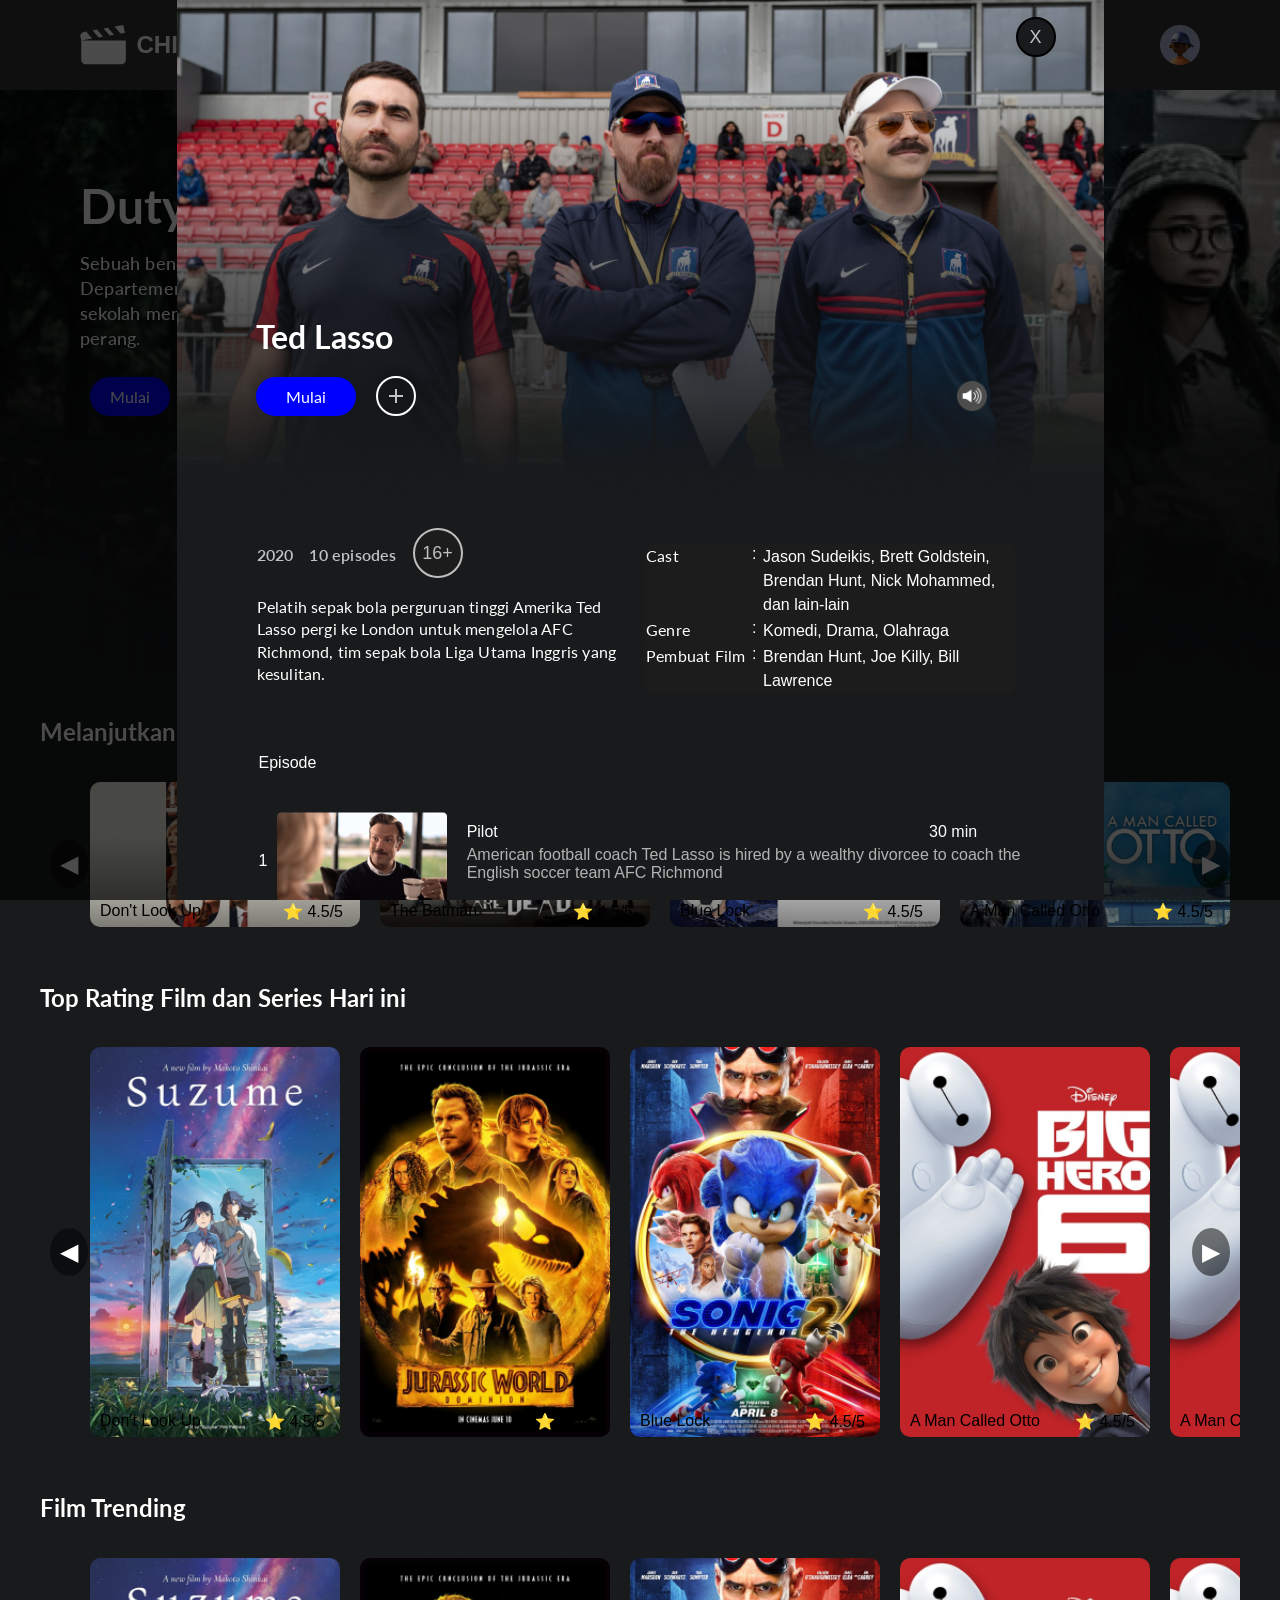
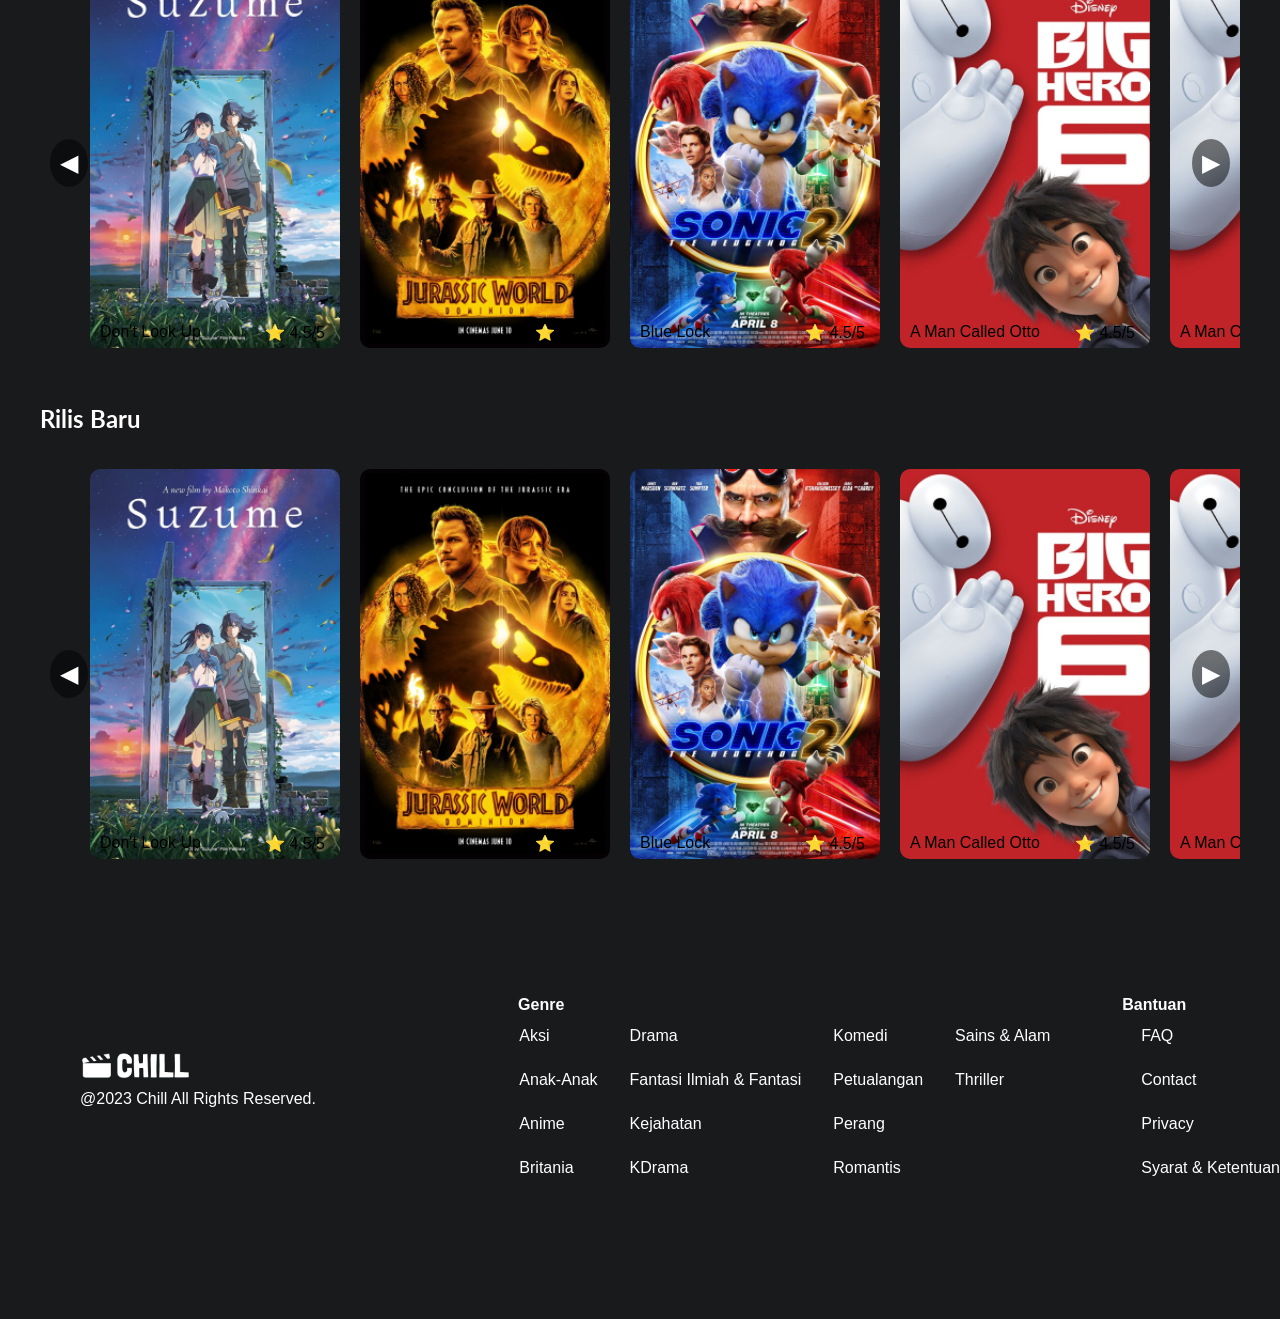
==== 5_genre_pop_up.html @ d547471a "Changed File Name" ====
<!DOCTYPE html>
<html lang="en">
<head>
    <meta charset="UTF-8">
    <meta name="viewport" content="width=device-width, initial-scale=1.0">
    <title>Beranda</title>
    <link rel="stylesheet" href="2_1_beranda.css">
    <link rel="stylesheet" href="carousel.css">
    <link rel="stylesheet" href="4_Halaman_Series_Genre.css">
    <link rel="stylesheet" href="5_genre_pop_up.css">
    <link href='https://fonts.googleapis.com/css?family=Lato' rel='stylesheet'>
    <link href='https://fonts.googleapis.com/css?family=Londrina+Solid' rel='stylesheet'>
    <script src="https://ajax.googleapis.com/ajax/libs/jquery/3.6.0/jquery.min.js"></script>
    <script src="2_1_beranda.js"></script>
    <script src="2_2_beranda.js"></script>
    <script src="Test/carousel.js"></script>
    <script src="4_Halaman_Series_Genre.js"></script>
    <script src="5_genre_pop_up.css"></script>
</head>

<body>
    <div class="background">

        <div class="outer-container">

        

        <div class="appear_detail">
            <img class="tedlasso" src="assets/img/ted_laso.png">
            <div class="container-bottom">
                <div class="close">
                    <button>
                        X
                    </button>
                </div>
                <div class="tittle">Ted Lasso</div>
                <div class="action-buttons-pop-up">
                    <button class="start-button-pop-up">Mulai</button>
                    <button class="plus">
                        <img src="assets/img/plus.png">
                    </button>
                    <button class="sound-button" id="sound-button">
                        <img src="assets/sound-icon.png" alt="Sound Icon" class="sound-icon" id="sound-icon">
                    </button>
                </div>
            </div>
        </div>

        <div class="desc">
            <div class="box1">
                <div class="episodes">
                    <p>2020</p>
                    <p>10 episodes</p>
                    <button class="circleage">
                        <span>16+</span>
                    </button>
                </div>
                <div class="sinopsis">
                    <p>Pelatih sepak bola perguruan tinggi Amerika Ted 
                        Lasso pergi ke London untuk mengelola AFC 
                        Richmond, tim sepak bola Liga Utama Inggris yang 
                        kesulitan.</p>
                </div>
            </div>

            <div class="box2">
                <table class="info-table">
                    <tr>
                        <td class="label">Cast</td>
                        <td class="colon">:</td>
                        <td class="value">Jason Sudeikis, Brett Goldstein, Brendan Hunt, Nick Mohammed, dan lain-lain</td>
                    </tr>
                    <tr>
                        <td class="label">Genre</td>
                        <td class="colon">:</td>
                        <td class="value">Komedi, Drama, Olahraga</td>
                    </tr>
                    <tr>
                        <td class="label">Pembuat Film</td>
                        <td class="colon">:</td>
                        <td class="value">Brendan Hunt, Joe Killy, Bill Lawrence</td>
                    </tr>
                </table>
                
                
                
            </div>
        </div>

        <div class="list-episodes-container">
            <div class="top-left-text">
                Episode
            </div>
            <div class="list-episodes">
                <div class="episode1">
                    <div class="number-episode">
                        <p>1</p>
                        <img src="assets/img/list-episodes/1.pilot.png" class="img-episode">
                    </div>
                    <div class="desc-episode">
                        <div class="title-duration">
                            <p class="title">Pilot</p>
                            <p class="duration">30 min</p>
                        </div>
                        <p class="description">American football coach Ted Lasso is hired by a 
                            wealthy divorcee to coach the English soccer team AFC Richmond</p>
                    </div>
                </div>

                <div class="episode2">
                    <div class="number-episode">
                        <p>2</p>
                        <img src="assets/img/list-episodes/2.Biscuits.png" class="img-episode">
                    </div>
                    <div class="desc-episode">
                        <div class="title-duration">
                            <p class="title">Biscuits</p>
                            <p class="duration">30 min</p>
                        </div>
                        <p class="description">It’s Ted’s first day of coaching, 
                            and fans aren’t happy. 
                            He makes little headway but remains undeterred as the team play their 
                            first match.</p>
                    </div>
                </div>

                <div class="episode3">
                    <div class="number-episode">
                        <p>3</p>
                        <img src="assets/img/list-episodes/3.Crimm.png" class="img-episode">
                    </div>
                    <div class="desc-episode">
                        <div class="title-duration">
                            <p class="title">Trent Crimm: Independent</p>
                            <p class="duration">30 min</p>
                        </div>
                        <p class="description">To arrange an in-depth exposé, 
                            Rebecca pairs cynical journalist Trent Crimm with Ted for a day. 
                            Ted and Roy venture into the community.</p>
                    </div>
                </div>

                <div class="episode4">
                    <div class="number-episode">
                        <p>4</p>
                        <img src="assets/img/list-episodes/4.Children.png" class="img-episode">
                    </div>
                    <div class="desc-episode">
                        <div class="title-duration">
                            <p class="title">For The Children</p>
                            <p class="duration">30 min</p>
                        </div>
                        <p class="description">
                            Rebecca hosts the team’s annual charity benefit, 
                            where Ted stages a reconciliation between Roy and Jamie.
                        </p>
                    </div>
                </div>

                <div class="episode5">
                    <div class="number-episode">
                        <p>5</p>
                        <img src="assets/img/list-episodes/5.Tan Lines.png" class="img-episode">
                    </div>
                    <div class="desc-episode">
                        <div class="title-duration">
                            <p class="title">Tan Lines</p>
                            <p class="duration">30 min</p>
                        </div>
                        <p class="description">
                            With his wife and son visiting from America, 
                            Ted makes drastic changes to the lineup during a critical match.
                        </p>
                    </div>
                </div>


            </div>
        </div>

        </div>
        

        
        
        

    </div>

    <header>
        <nav>
            <div class="nav-container">
                <div class="left-section">
                    <div class="logo">
                        <img src="assets/director-logo.svg" alt="Chill Logo">
                        <h1>CHILL</h1>
                    </div>
                    <ul id="navbar">
                        <li class="lih"><a href="default.asp" class="active">Series</a></li>
                        <li class="lih"><a href="film.asp">Film</a></li>
                        <li class="lih"><a href="daftar-saya.asp">Daftar Saya</a></li>
                    </ul>
                </div>
                <div class="profile">
                    <img src="assets/user-profile.png" alt="User Profile" class="profile-icon">
                    <div class="dropdown">
                        <a href="profile.asp">Profil Saya</a>
                        <a href="settings.asp">Ubah Premium</a>
                        <a href="index.html">Keluar</a>
                    </div>
                </div>
            </div>
        </nav>
    </header>

    <div class="container-main-topic">
        <img src="assets/img/dutyafterschool.png" alt="Snow" class="responsive-img">
        <div class="container-main-text">
            <div class="genre-dropdown">
                <button class="genre-button">Genre &#9662;</button>
                <div class="genre-content">
                    <div class="genre-column">
                        <a href="#" id="aksi-link">Aksi</a>
                        <a href="#">Anak-anak</a>
                        <a href="#">Anime</a>
                        <a href="#">Britania</a>
                        <a href="#">Drama</a>
                        <a href="#">Fantasi Ilmiah & Fantasi</a>
                        <a href="#">Kejahatan</a>
                    </div>
                    <div class="genre-column" id="aksi-content">
                        <a href="#">KDrama</a>
                        <a href="#">Komedi</a>
                        <a href="#">Petualangan</a>
                        <a href="#">Perang</a>
                        <a href="#">Romantis</a>
                        <a href="#">Sains & Alam</a>
                        <a href="#">Thriller</a>
                    </div>
                </div>
            </div>
            <div class="das">Duty After School</div>
            <br>
            <div class="text-des">
                Sebuah benda tak dikenal mengambil alih dunia. Dalam keputusasaan, Departemen Pertahanan mulai merekrut lebih banyak tentara, termasuk siswa sekolah menengah. Mereka pun segera menjadi pejuang garis depan dalam perang.
                <div class="action-buttons">
                    <button class="start-button">Mulai</button>
                    <button class="more-info-button">Selengkapnya</button>
                    <div class="age-rating">18+</div>
                    <button class="sound-button" id="sound-button">
                        <img src="assets/sound-icon.png" alt="Sound Icon" class="sound-icon" id="sound-icon">
                    </button>
                </div>
            </div>
        </div>
    </div>

    <div class="carousel-container">
        <div class="lanjut-nonton">
            <h2>Melanjutkan Tonton Film</h2>
        </div>
        <div class="carousel">
            <button class="carousel-button left prevBtn">&#9664;</button>
            <div class="carousel-track-container">
                <ul class="carousel-track">
                    <li class="carousel-slide current-slide">
                        <img class="img1" src="assets/1-DontLookUp.png" alt="Don't Look Up">
                        <div class="rating-content">
                            <p>Don't Look Up</p>
                            <p>⭐ 4.5/5</p>
                        </div>
                    </li>
                    <li class="carousel-slide">
                        <img src="assets/2-TheBatman.png" alt="The Batman">
                        <div class="rating-content">
                            <p>The Batman</p>
                            <p>⭐ 4.5/5</p>
                        </div>
                    </li>
                    <li class="carousel-slide">
                        <img src="assets/3-Bluelock.png" alt="Blue Lock">
                        <div class="rating-content">
                            <p>Blue Lock</p>
                            <p>⭐ 4.5/5</p>
                        </div>
                    </li>
                    <li class="carousel-slide">
                        <img src="assets/4-Otto.png" alt="A Man Called Otto">
                        <div class="rating-content">
                            <p>A Man Called Otto</p>
                            <p>⭐ 4.5/5</p>
                        </div>
                    </li>
                </ul>
            </div>
            <button class="carousel-button right nextBtn">&#9654;</button>
        </div>

        <!-- Top Rating Film dan Series Hari ini -->
        <div class="lanjut-nonton">
            <h2>Top Rating Film dan Series Hari ini</h2>
        </div>
        <div class="carousel">
            <button class="carousel-button left prevBtn">&#9664;</button>
            <div class="carousel-track-container">
                <ul class="carousel-track">
                    <li class="carousel-slide current-slide">
                        <img class="img1" src="assets/5-Suzume.png" alt="Don't Look Up">
                        <div class="rating-content">
                            <p>Don't Look Up</p>
                            <p>⭐ 4.5/5</p>
                        </div>
                    </li>
                    <li class="carousel-slide">
                        <img src="assets/6-JurrassicWorld.png" alt="The Batman">
                        <div class="rating-content">
                            <p>The Batman</p>
                            <p>⭐ 4.5/5</p>
                        </div>
                    </li>
                    <li class="carousel-slide">
                        <img src="assets/7-Sonic2.png" alt="Blue Lock">
                        <div class="rating-content">
                            <p>Blue Lock</p>
                            <p>⭐ 4.5/5</p>
                        </div>
                    </li>
                    <li class="carousel-slide">
                        <img src="assets/8-BigHero6.png" alt="A Man Called Otto">
                        <div class="rating-content">
                            <p>A Man Called Otto</p>
                            <p>⭐ 4.5/5</p>
                        </div>
                    </li>
                    <li class="carousel-slide">
                        <img src="assets/8-BigHero6.png" alt="A Man Called Otto">
                        <div class="rating-content">
                            <p>A Man Called Otto</p>
                            <p>⭐ 4.5/5</p>
                        </div>
                    </li>
                </ul>
            </div>
            <button class="carousel-button right nextBtn">&#9654;</button>
        </div>

        <!-- Film Trending -->
        <div class="lanjut-nonton">
            <h2>Film Trending</h2>
        </div>
        <div class="carousel">
            <button class="carousel-button left prevBtn">&#9664;</button>
            <div class="carousel-track-container">
                <ul class="carousel-track">
                    <li class="carousel-slide current-slide">
                        <img class="img1" src="assets/5-Suzume.png" alt="Don't Look Up">
                        <div class="rating-content">
                            <p>Don't Look Up</p>
                            <p>⭐ 4.5/5</p>
                        </div>
                    </li>
                    <li class="carousel-slide">
                        <img src="assets/6-JurrassicWorld.png" alt="The Batman">
                        <div class="rating-content">
                            <p>The Batman</p>
                            <p>⭐ 4.5/5</p>
                        </div>
                    </li>
                    <li class="carousel-slide">
                        <img src="assets/7-Sonic2.png" alt="Blue Lock">
                        <div class="rating-content">
                            <p>Blue Lock</p>
                            <p>⭐ 4.5/5</p>
                        </div>
                    </li>
                    <li class="carousel-slide">
                        <img src="assets/8-BigHero6.png" alt="A Man Called Otto">
                        <div class="rating-content">
                            <p>A Man Called Otto</p>
                            <p>⭐ 4.5/5</p>
                        </div>
                    </li>
                    <li class="carousel-slide">
                        <img src="assets/8-BigHero6.png" alt="A Man Called Otto">
                        <div class="rating-content">
                            <p>A Man Called Otto</p>
                            <p>⭐ 4.5/5</p>
                        </div>
                    </li>
                </ul>
            </div>
            <button class="carousel-button right nextBtn">&#9654;</button>
        </div>

        <div class="lanjut-nonton">
            <h2>Rilis Baru</h2>
        </div>
        <div class="carousel">
            <button class="carousel-button left prevBtn">&#9664;</button>
            <div class="carousel-track-container">
                <ul class="carousel-track">
                    <li class="carousel-slide current-slide">
                        <img class="img1" src="assets/5-Suzume.png" alt="Don't Look Up">
                        <div class="rating-content">
                            <p>Don't Look Up</p>
                            <p>⭐ 4.5/5</p>
                        </div>
                    </li>
                    <li class="carousel-slide">
                        <img src="assets/6-JurrassicWorld.png" alt="The Batman">
                        <div class="rating-content">
                            <p>The Batman</p>
                            <p>⭐ 4.5/5</p>
                        </div>
                    </li>
                    <li class="carousel-slide">
                        <img src="assets/7-Sonic2.png" alt="Blue Lock">
                        <div class="rating-content">
                            <p>Blue Lock</p>
                            <p>⭐ 4.5/5</p>
                        </div>
                    </li>
                    <li class="carousel-slide">
                        <img src="assets/8-BigHero6.png" alt="A Man Called Otto">
                        <div class="rating-content">
                            <p>A Man Called Otto</p>
                            <p>⭐ 4.5/5</p>
                        </div>
                    </li>
                    <li class="carousel-slide">
                        <img src="assets/8-BigHero6.png" alt="A Man Called Otto">
                        <div class="rating-content">
                            <p>A Man Called Otto</p>
                            <p>⭐ 4.5/5</p>
                        </div>
                    </li>
                </ul>
            </div>
            <button class="carousel-button right nextBtn">&#9654;</button>
        </div>
    </div>

    <footer>
        <div class="container-footer">
            <div class="container-footer-main">
                <div class="chil-footer">
                    <img src="assets/Logo.png">
                    <p>@2023 Chill All Rights Reserved.</p>
                </div>
                <div class="Genre">
                    <div class="information-footer">
                        <div class="genre"><h4>Genre</h4></div>
                        <ul>
                            <br><br>
                            <li><a href="#">Aksi</a></li><br>
                            <li><a href="#">Anak-Anak</a></li><br>
                            <li><a href="#">Anime</a></li><br>
                            <li><a href="#">Britania</a></li><br>
                        </ul>
                        <ul>
                            <br><br>
                            <li><a href="#">Drama</a></li><br>
                            <li><a href="#">Fantasi Ilmiah & Fantasi</a></li><br>
                            <li><a href="#">Kejahatan</a></li><br>
                            <li><a href="#">KDrama</a></li><br>
                        </ul>
                        <ul>
                            <br><br>
                            <li><a href="#">Komedi</a></li><br>
                            <li><a href="#">Petualangan</a></li><br>
                            <li><a href="#">Perang</a></li><br>
                            <li><a href="#">Romantis</a></li><br>
                        </ul>
                        <ul>
                            <br><br>
                            <li><a href="#">Sains & Alam</a></li><br>
                            <li><a href="#">Thriller</a></li><br>
                        </ul>
                        <div class="genre"><h4>Bantuan</h4></div>
                        <ul>
                            <br><br>
                            <li><a href="#">FAQ</a></li><br>
                            <li><a href="#">Contact</a></li><br>
                            <li><a href="#">Privacy</a></li><br>
                            <li><a href="#">Syarat & Ketentuan</a></li><br>
                        </ul>
                    </div>
                </div>
            </div>
        </div>
    </footer>
</body>
</html>
---- 2_1_beranda.css ----
body {
    font-family: Arial, sans-serif;
    margin: 0;
    padding: 0;
    background-color: #181a1c;
}

header {
    background-color: #333;
    display: flex;
    justify-content: center;
}

nav {
    width: 100%;
}

#navbar {
    display: flex;
    list-style-type: none; /* Remove bullet points */
    padding: 0; /* Remove default padding */
    margin: 0; /* Remove default margin */
    margin-left: 150px;
}

#navbar li {
    margin-right: 50px; /* Add space between list items */
}

#navbar li a {
    text-decoration: none; /* Remove underline from links */
    color: inherit; /* Inherit color from parent */
}

#navbar li a.active {
    font-weight: bold; /* Style the active link */
}


.nav-container {
    display: flex;
    align-items: center;
    padding: 25px 80px;
    justify-content: space-between;
    opacity: 1;
}

.left-section {
    display: flex;
    align-items: center;
}

.logo {
    display: flex;
    align-items: center;
}

.logo img {
    height: 40px;
    margin-right: 10px;
}

.logo h1 {
    color: white;
    font-size: 24px;
    margin: 0;
}

ul {
    list-style-type: none;
    /* margin: 0;
    padding: 0;
    display: flex;
    align-items: center;
    margin-left: 20px; */

}

h4{
    color: white;
    margin-left: 40px;
    margin-right: -77px;
}

.lih{
    color: #FFFFFF;
    font-weight: bold;
}

li a {
    color: white;
    text-align: left;
    text-decoration: none;
    display: block;
}

li a:hover,
li a.active {
    /* background-color: #4CAF50; */
}

.profile {
    position: relative;
    display: flex;
    align-items: center;
}

.profile-icon {
    height: 40px;
    cursor: pointer;
}

.dropdown {
    display: none;
    position: absolute;
    top: 50px;
    right: 0;
    background-color: #333;
    min-width: 150px;
    box-shadow: 0px 8px 16px rgba(0, 0, 0, 0.2);
    z-index: 1;


}

.dropdown a {
    color: white;
    padding: 12px 16px;
    text-decoration: none;
    display: block;
}

.dropdown a:hover {
    background-color: #4CAF50;
}

.profile:hover .dropdown {
    display: block;
}


.profile-icon:hover+.dropdown {
    display: none;
}


/* Ensure the container scales */
.container-main-topic {
    position: relative;
    text-align: center;
    color: white;
    width: 1440px;
    height: 587px;
    gap: 0px;
    opacity: 0px
}

.container-main-topic img {
    width: 100%;
    height: auto;
    max-width: 100%;
    transition: transform 0.25s ease;
    /* Smooth scaling transition */
    background: linear-gradient(180deg, rgba(0, 0, 0, 0) 16.89%, rgba(16, 18, 19, 0.86) 59.37%, #181A1C 100%);


}




.container-main-text {

    position: absolute;
    bottom: -200px;
    left: 50%;
    transform: translateX(-50%);
    width: 1280px;
    height: 475px;
    gap: 40px;
    /* background-color: red; */
    color: #FFFFFF;
    opacity: 1;


}

.das {
    font-family: 'Lato';
    text-align: left;
    font-size: 48px;
    font-weight: 700;
    width: 400px;
    line-height: 52.8px;
}

.text-des {
    width: 660px;
    text-align: left;
    font-family: Lato;
    font-size: 18px;
    font-weight: 500;
    line-height: 25.2px;
    letter-spacing: 0.20000000298023224px;
    text-align: left;
}

.action-buttons {
    display: flex;
    align-items: center;
    justify-content: left;
    margin-top: 20px;
    width: 1280px;
}

.start-button,
.more-info-button {
    background-color: #333;
    color: #fff;
    border: none;
    padding: 10px 20px;
    margin: 0 10px;
    border-radius: 20px;
    cursor: pointer;
    font-family: 'Lato', sans-serif;
    font-size: 16px;
    display: flex;
    align-items: center;
}

.start-button {
    background-color: #0000FF;
}

.more-info-button {
    background-color: #444;
}

.age-rating {
    background-color: #444;
    color: #fff;
    border: 2px solid #fff;
    border-radius: 50%;
    padding: 10px;
    margin-left: 10px;
    font-family: 'Lato', sans-serif;
    font-size: 16px;
}

.sound-button {
    background-color: transparent;
    border: 2px solid #fff;
    border-radius: 50%;
    padding: 10px;
    margin-left: auto;
    margin-right: 0;
    display: flex;
    align-items: center;
    justify-content: center;
    width: 40px;
    height: 40px;
}

.sound-icon {
    width: 20px;
    height: 20px;
}

.header-content {
    width: 1280px;
    height: 309px;
    top: 681px;
    padding: 40px 80px 40px 80px;
    gap: 32px;
    opacity: 0px;
    background-color: #181A1C;
}

.carousel-container {
    max-width: 1200px;
    margin: 0 auto;
    padding: 20px;
    text-align: center;
}

.carousel {
    position: relative;
    overflow: hidden;
}

.carousel-track-container {
    overflow: hidden;
    width: 100%;
}

.carousel-track {
    display: flex;
    transition: transform 0.5s ease-in-out;
}

.carousel-slide {
    min-width: 250px;
    margin: 0 10px;
}

.carousel-slide img {
    width: 100%;
    border-radius: 10px;
}

.carousel-button {
    position: absolute;
    top: 50%;
    transform: translateY(-50%);
    background-color: rgba(0, 0, 0, 0.5);
    border: none;
    color: #fff;
    font-size: 24px;
    cursor: pointer;
    padding: 10px;
    border-radius: 50%;
    z-index: 10;
}

.carousel-button.left {
    left: 10px;
}

.carousel-button.right {
    right: 10px;
}

.rating-content {
    display: flex;
    justify-content: space-between;
    width: 90%;
    padding: 10px;
    margin-top: -55px;
}

.rating {
    display: block;
    margin-top: 5px;
    font-size: 14px;
    color: #ccc;
}


.lanjut-nonton {
    text-align: left;
    font-family: Lato;
    /* font-size: 32px;
    font-weight: 700;
    line-height: 35.2px; */
    color: white;

}

/* .img1 {
    width: 302px;
    height: 162px;

} */

footer {
    padding: 20px 0;
    width: 1280px;
    height: 284px;
    top: 2606px;
    padding: 60px 80px 60px 80px;
    gap: 20px;
    border: 1px 0px 0px 0px;
    opacity: 0px;
}

.container-footer {
    display: flex;
    justify-content: left;
}



.container-footer-main {
    display: flex;
    justify-content: space-between;
    width: 80%;
    /* max-width: 1200px; */
    width: 1200px;
    height: 200px;
}

.chil-footer {
    display: flex;
    flex-direction: column;
    align-items: left;
    flex: 1;
    text-align: left;
    color: #FFFFFF;
    vertical-align: middle;

    
}

.chil-footer img {

    height: auto;
    width: 109px;
    margin-top: 76px;


}

.chil-footer p {
    margin: 10px 0 0 0;
}

.information-footer {
            display: flex;
            gap: 2rem; /* Add some space between the lists */
        }
        .information-footer ul {
            list-style: none;
            padding: 0;
        }
        .information-footer ul li {
            margin-bottom: 0.5rem;
        }



        /* Dropdown Button */
.genre-dropdown {
    position: relative;
    display: inline-block;
}

.genre-button {
    display: none;
    background-color:#22282A;
    color: white;
    padding: 10px 20px;
    font-size: 16px;
    border: none;
    cursor: pointer;
    margin-left: -1200px;
    margin-bottom: 220px;
    border-radius: 8px;
}




.genre-button:hover,
.genre-button:focus {
    background-color: #444;
}

/* Dropdown Content (Hidden by Default) */
.genre-content {
    display: none;
    position: absolute;
    background-color: #333;
    min-width: 160px;
    box-shadow: 0px 8px 16px rgba(0, 0, 0, 0.2);
    z-index: 1;
    margin-left: -642px;
  margin-top: -220px;
}

/* Links Inside the Dropdown */
.genre-content a {
    color: white;
    padding: 12px 16px;
    text-decoration: none;
    display: block;
    
}

.genre-content a:hover {
    background-color: #444;
}

Show the Dropdown Menu on Hover
.genre-dropdown:hover .genre-content {
    display: block;
}

.genre-column {
    float: left;
    width: 100%;
    text-align: left;
}

.genre-column a {
    color: white;
    padding: 12px 16px;
    text-decoration: none;
    display: block;
}

.genre-column a:hover {
    background-color: #575757;
}

.genre-dropdown:hover .genre-content {
    display: flex;
}


/* Hide the aksi-content initially */
#aksi-content {
    display: none;
}

/* Show the aksi-content when hovering over the #aksi-link */
#aksi-link:hover + #aksi-content,
#aksi-content:hover {
    display: block;
}
---- 4_Halaman_Series_Genre.css ----
body {
    font-family: Arial, sans-serif;
    margin: 0;
    padding: 0;
    background-color: #181a1c;
}

header {
    background-color: #333;
    display: flex;
    justify-content: center;
}

nav {
    width: 100%;
}

#navbar {
    display: flex;
    list-style-type: none; /* Remove bullet points */
    padding: 0; /* Remove default padding */
    margin: 0; /* Remove default margin */
    margin-left: 150px;
}

#navbar li {
    margin-right: 50px; /* Add space between list items */
}

#navbar li a {
    text-decoration: none; /* Remove underline from links */
    color: inherit; /* Inherit color from parent */
}

#navbar li a.active {
    font-weight: bold; /* Style the active link */
}


.nav-container {
    display: flex;
    align-items: center;
    padding: 25px 80px;
    justify-content: space-between;
    opacity: 1;
}

.left-section {
    display: flex;
    align-items: center;
}

.logo {
    display: flex;
    align-items: center;
}

.logo img {
    height: 40px;
    margin-right: 10px;
}

.logo h1 {
    color: white;
    font-size: 24px;
    margin: 0;
}

ul {
    list-style-type: none;
    /* margin: 0;
    padding: 0;
    display: flex;
    align-items: center;
    margin-left: 20px; */

}

h4{
    color: white;
    margin-left: 40px;
    margin-right: -77px;
}

.lih{
    color: #FFFFFF;
    font-weight: bold;
}

li a {
    color: white;
    text-align: left;
    text-decoration: none;
    display: block;
}

li a:hover,
li a.active {
    /* background-color: #4CAF50; */
}

.profile {
    position: relative;
    display: flex;
    align-items: center;
}

.profile-icon {
    height: 40px;
    cursor: pointer;
}

.dropdown {
    display: none;
    position: absolute;
    top: 50px;
    right: 0;
    background-color: #333;
    min-width: 150px;
    box-shadow: 0px 8px 16px rgba(0, 0, 0, 0.2);
    z-index: 1;


}

.dropdown a {
    color: white;
    padding: 12px 16px;
    text-decoration: none;
    display: block;
}

.dropdown a:hover {
    background-color: #4CAF50;
}

.profile:hover .dropdown {
    display: block;
}


.profile-icon:hover+.dropdown {
    display: none;
}


/* Ensure the container scales */
.container-main-topic {
    position: relative;
    text-align: center;
    color: white;
    width: 1440px;
    height: 587px;
    gap: 0px;
    opacity: 0px
}

.container-main-topic img {
    width: 100%;
    height: auto;
    max-width: 100%;
    transition: transform 0.25s ease;
    /* Smooth scaling transition */
    background: linear-gradient(180deg, rgba(0, 0, 0, 0) 16.89%, rgba(16, 18, 19, 0.86) 59.37%, #181A1C 100%);


}




.container-main-text {

    position: absolute;
    bottom: 40px;
    left: 50%;
    transform: translateX(-50%);
    width: 1280px;
    height: 475px;
    gap: 40px;
    /* background-color: red; */
    color: #FFFFFF;
    opacity: 1;


}

.das {
    font-family: 'Lato';
    text-align: left;
    font-size: 48px;
    font-weight: 700;
    width: 400px;
    line-height: 52.8px;
}

.text-des {
    width: 660px;
    text-align: left;
    font-family: Lato;
    font-size: 18px;
    font-weight: 500;
    line-height: 25.2px;
    letter-spacing: 0.20000000298023224px;
    text-align: left;
}

.action-buttons {
    display: flex;
    align-items: center;
    justify-content: left;
    margin-top: 20px;
    width: 1280px;
}

.start-button,
.more-info-button {
    background-color: #333;
    color: #fff;
    border: none;
    padding: 10px 20px;
    margin: 0 10px;
    border-radius: 20px;
    cursor: pointer;
    font-family: 'Lato', sans-serif;
    font-size: 16px;
    display: flex;
    align-items: center;
}

.start-button {
    background-color: #0000FF;
}

.more-info-button {
    background-color: #444;
}

.age-rating {
    background-color: #444;
    color: #fff;
    border: 2px solid #fff;
    border-radius: 50%;
    padding: 10px;
    margin-left: 10px;
    font-family: 'Lato', sans-serif;
    font-size: 16px;
}

.sound-button {
    background-color: transparent;
    border: 2px solid #fff;
    border-radius: 50%;
    padding: 10px;
    margin-left: auto;
    margin-right: 0;
    display: flex;
    align-items: center;
    justify-content: center;
    width: 40px;
    height: 40px;
}

.sound-icon {
    width: 20px;
    height: 20px;
}

.header-content {
    width: 1280px;
    height: 309px;
    top: 681px;
    padding: 40px 80px 40px 80px;
    gap: 32px;
    opacity: 0px;
    background-color: #181A1C;
}

.carousel-container {
    max-width: 1200px;
    margin: 0 auto;
    padding: 20px;
    text-align: center;
}

.carousel {
    position: relative;
    overflow: hidden;
}

.carousel-track-container {
    overflow: hidden;
    width: 100%;
}

.carousel-track {
    display: flex;
    transition: transform 0.5s ease-in-out;
}

.carousel-slide {
    min-width: 250px;
    margin: 0 10px;
}

.carousel-slide img {
    width: 100%;
    border-radius: 10px;
}

.carousel-button {
    position: absolute;
    top: 50%;
    transform: translateY(-50%);
    background-color: rgba(0, 0, 0, 0.5);
    border: none;
    color: #fff;
    font-size: 24px;
    cursor: pointer;
    padding: 10px;
    border-radius: 50%;
    z-index: 10;
}

.carousel-button.left {
    left: 10px;
}

.carousel-button.right {
    right: 10px;
}

.rating-content {
    display: flex;
    justify-content: space-between;
    width: 90%;
    padding: 10px;
    margin-top: -55px;
}

.rating {
    display: block;
    margin-top: 5px;
    font-size: 14px;
    color: #ccc;
}


.lanjut-nonton {
    text-align: left;
    font-family: Lato;
    /* font-size: 32px;
    font-weight: 700;
    line-height: 35.2px; */
    color: white;

}

/* .img1 {
    width: 302px;
    height: 162px;

} */

footer {
    padding: 20px 0;
    width: 1280px;
    height: 284px;
    top: 2606px;
    padding: 60px 80px 60px 80px;
    gap: 20px;
    border: 1px 0px 0px 0px;
    opacity: 0px;
}

.container-footer {
    display: flex;
    justify-content: left;
}



.container-footer-main {
    display: flex;
    justify-content: space-between;
    width: 80%;
    /* max-width: 1200px; */
    width: 1200px;
    height: 200px;
}

.chil-footer {
    display: flex;
    flex-direction: column;
    align-items: left;
    flex: 1;
    text-align: left;
    color: #FFFFFF;
    vertical-align: middle;

    
}

.chil-footer img {

    height: auto;
    width: 109px;
    margin-top: 76px;


}

.chil-footer p {
    margin: 10px 0 0 0;
}

.information-footer {
            display: flex;
            gap: 2rem; /* Add some space between the lists */
        }
        .information-footer ul {
            list-style: none;
            padding: 0;
        }
        .information-footer ul li {
            margin-bottom: 0.5rem;
        }



        /* Dropdown Button */
.genre-dropdown {
    position: relative;
    display: inline-block;
}

.genre-button {
    background-color:#22282A;
    color: white;
    padding: 10px 20px;
    font-size: 16px;
    border: none;
    cursor: pointer;
    margin-left: -1200px;
    margin-bottom: 220px;
    border-radius: 8px;
}




.genre-button:hover,
.genre-button:focus {
    background-color: #444;
}

/* Dropdown Content (Hidden by Default) */
.genre-content {
    display: none;
    position: absolute;
    background-color: #333;
    min-width: 160px;
    box-shadow: 0px 8px 16px rgba(0, 0, 0, 0.2);
    z-index: 1;
    margin-left: -642px;
  margin-top: -220px;
}

/* Links Inside the Dropdown */
.genre-content a {
    color: white;
    padding: 12px 16px;
    text-decoration: none;
    display: block;
    
}

.genre-content a:hover {
    background-color: #444;
}

Show the Dropdown Menu on Hover
.genre-dropdown:hover .genre-content {
    display: block;
}

.genre-column {
    float: left;
    width: 100%;
    text-align: left;
}

.genre-column a {
    color: white;
    padding: 12px 16px;
    text-decoration: none;
    display: block;
}

.genre-column a:hover {
    background-color: #575757;
}

.genre-dropdown:hover .genre-content {
    display: flex;
}


/* Hide the aksi-content initially */
#aksi-content {
    display: none;
}

/* Show the aksi-content when hovering over the #aksi-link */
#aksi-link:hover + #aksi-content,
#aksi-content:hover {
    display: block;
}
---- 5_genre_pop_up.css ----
body {
    font-family: Arial, sans-serif;
    margin: 0;
    padding: 0;
    background-color: #181a1c;

}

.background {
    display: flex;
    position: fixed;
    top: 0;
    left: 0;
    width: 100%;
    height: 100%;
    background-color: rgba(0, 0, 0, 0.705);
    justify-content: center;
    align-items: center;
    z-index: 2000;
    display: flex;
    flex-direction: column;
    align-items: center;
    /* Center align if needed */

}

.outer-container {
    width: 927px;
    height: 2000px;
    background-color: #181A1C;
    overflow-y: scroll;
    /* or auto */
    scrollbar-width: none;
    /* For Firefox */
    -ms-overflow-style: none;
    /* For Internet Explorer and Edge */
}

.outer-container::-webkit-scrollbar {
    display: none;
    /* For Chrome, Safari, and other WebKit browsers */
}

.appear_detail {
    position: relative;
    width: 927px;
    height: 500px;
    border-radius: 16px 0px 0px 0px;
    background-color: #181A1C;
    display: flex;
    justify-content: center;
    align-items: center;
}


.desc {
    margin-bottom: 20px;
    position: relative;
    width: 927px;
    height: 224px;
    border-radius: 16px;
    background-color: #181A1C;
    color: white;
    padding: 24px 80px 24px 80px;
    box-sizing: border-box;
    display: flex;
    flex-direction: row;
    /* Change to row to place items side by side */
    justify-content: center;
    align-items: flex-start;
    gap: 10px;
    opacity: 0px;
}

.box1 {
    width: 50%;
    /* Adjust width to fit within the parent container */
    height: 200px;
    /* background-color: aqua; */
}

.box2 {
    width: 50%;
    /* Adjust width to fit within the parent container */
    height: 200px;
}

.circleage {
    width: 50px;
    height: 50px;
    border-radius: 50%;
    border: 2px solid #BFBFBF;
    /* Light gray border color */
    display: flex;
    align-items: center;
    justify-content: center;
    font-family: Arial, sans-serif;
    font-size: 18px;
    color: #BFBFBF;
    /* Light gray text color */
    background-color: #1C1C1C;
    /* Dark background color */
    cursor: pointer;
}

.circleage span {
    display: inline-block;
}



.episodes {
    display: flex;
    width: 300x;
    height: 48px;
    padding: 4px 0px 4px 0px;
    gap: 16px;
    opacity: 0px;
    font-family: Lato;
    font-size: 16px;
    font-weight: 600;
    line-height: 22.4px;
    letter-spacing: 0.20000000298023224px;
    text-align: left;
    color: #C1C2C4;
    ;

}

.sinopsis {
    font-family: Lato;
    font-size: 16px;
    font-weight: 400;
    line-height: 22.4px;
    letter-spacing: 0.20000000298023224px;
    text-align: left;
}

.info-table {
    margin-top: 20px;
    background-color: #1c1c1c;
    /* Dark background */
    color: #ffffff;
    /* White text color */
    padding: 20px;
    /* Padding around the table */
    border-radius: 8px;
    /* Rounded corners */
    font-family: Arial, sans-serif;
    /* Font */
    width: 370px;
    /* Width of the table */
    border-collapse: collapse;
    /* Remove space between cells */
}

.info-table .label {
    width: 100px;
    /* Width for the label column */
    font-weight: bold;
    /* Bold text for labels */
    vertical-align: top;
    /* Align text to the top */
    padding-right: 5px;
    /* Space between label and colon */

    font-family: Lato;
    font-size: 16px;
    font-weight: 400;
    line-height: 22.4px;
    letter-spacing: 0.20000000298023224px;
    text-align: left;

}

.info-table .colon {
    width: 10px;
    /* Narrow width for the colon */
    text-align: left;
    /* Align colon to the left */
    vertical-align: top;
    /* Align text to the top */
}

.info-table .value {
    line-height: 1.5;
    /* Line height for readability */
    padding-left: 0px;
    /* No left padding */
    vertical-align: top;
    /* Align text to the top */
}


.list-episodes-container {
    display: flex;
    flex-direction: column;
    /* Stack items vertically */
    align-items: center;
    /* Center horizontally within the container */
    width: 927px;
    height: 700px;
    opacity: 0px;
    background-color: #181A1C;
}

.top-left-text {
    width: 763px;
    color: white;
    /* Text color */
    margin: 10px 0;
    /* Optional: Add spacing between items */
}

.list-episodes {
    width: 763px;
    height: 700px;
    color: white;
    /* Text color */
    margin: 10px 0;
    /* Optional: Add spacing between items */
}

.episode1,
.episode2,
.episode3,
.episode4,
.episode5 {
    display: flex;
    /* Enable Flexbox for child elements */
    align-items: center;
    /* Center vertically */
    justify-content: left;
    /* Center horizontally */
    height: 137px;
    width: 763px;
}

.number-episode {
    display: flex;
    /* Use Flexbox to arrange items horizontally */
    align-items: center;
    /* Align items vertically in the center */
    gap: 10px;
    /* Optional: Add space between the items */
}

.number-episode p {
    margin: 0;
    /* Remove default margin to ensure proper alignment */
    color: white;
    /* Ensure the text color is visible */
}

.number-episode img {
    max-width: 100%;
    /* Ensure image scales properly */
    height: auto;
    /* Maintain aspect ratio */
}

.img-episode {
    margin-right: 20px;
}

.desc-episode {
    display: flex;
    flex-direction: column;
    /* Stack items vertically */
    width: 73%;
}

.title-duration {
    display: flex;
    /* Align title and duration horizontally */
    justify-content: space-between;
    /* Space them apart */
    align-items: center;
    /* Center them vertically */
    width: 92%;
}

.title,
.duration {
    margin: 0;
    /* Remove default margin */
}

.description {
    margin-top: 5px;
    /* Add space above description */
    color: #b3b3b3;
    /* Optional: Adjust color for the description */
}


.tedlasso {
    display: block;
    width: 100%;
    /* Or adjust to fit the parent container */
    height: auto;
}


.container-bottom {
    position: absolute;
    bottom: 0;
    left: 0;
    width: 800px;
    padding: 10px;
    color: #FFFFFF;
    opacity: 1;
    margin-left: 69px;
    margin-bottom: 74px;
}


.close{
    width: 800px;
    align-items: center;
    text-align: right;
    justify-content: right;
    margin-bottom: 260px;

}

.close button{
    background-color: #181A1C;
    ; /* Transparent background */
    border: 2px solid black; /* Black border */
    border-radius: 50%; /* Make it circular */
    width: 40px; /* Set width */
    height: 40px; /* Set height */
    font-size: 18px; /* Adjust font size */

    cursor: pointer; /* Pointer cursor on hover */

    align-items: center; /* Center vertically */
    justify-content: center; /* Center horizontally */
    color:#C1C2C4;
    ;
}

.close button:hover {
    background-color: #f1f1f1; /* Optional: Change background on hover */
}

.tittle {
    font-family: Lato;
    font-size: 2rem;
    font-weight: 700;
    text-align: left;
}

.action-buttons-pop-up {
    display: flex;
    align-items: center;
    justify-content: space-around;
    margin-top: 20px;
    width: 92%;
}

.start-button-pop-up {
    background-color: #0000FF;
    color: #fff;
    border: none;
    padding: 10px 20px;
    border-radius: 20px;
    cursor: pointer;
    font-family: 'Lato', sans-serif;
    font-size: 1rem;
    display: flex;
    align-items: center;
    justify-content: center;
    width: 100px;
}

.plus {
    background-color: transparent;
    border: 2px solid #fff;
    border-radius: 50%;
    padding: 10px;
    display: flex;
    align-items: center;
    justify-content: center;
    width: 40px;
    height: 40px;
    margin-left: 20px;
    cursor: pointer;
}

.sound-button {
    background-color: transparent;
    border: none;
    display: flex;
    align-items: center;
    justify-content: center;
}

.sound-icon {
    width: 30px;
    height: 30px;
}



/* Responsive Design */
@media (max-width: 768px) {
    .appear_detail {
        width: 90%;
        padding: 10px;
    }

    .container-bottom {
        padding: 10px;
    }

    .tittle {
        font-size: 1.5rem;
    }

    .start-button-pop-up {
        width: 80px;
        font-size: 0.875rem;
        padding: 8px 16px;
    }

    .plus {
        width: 35px;
        height: 35px;
        padding: 8px;
    }

    .sound-icon {
        width: 25px;
        height: 25px;
    }
}
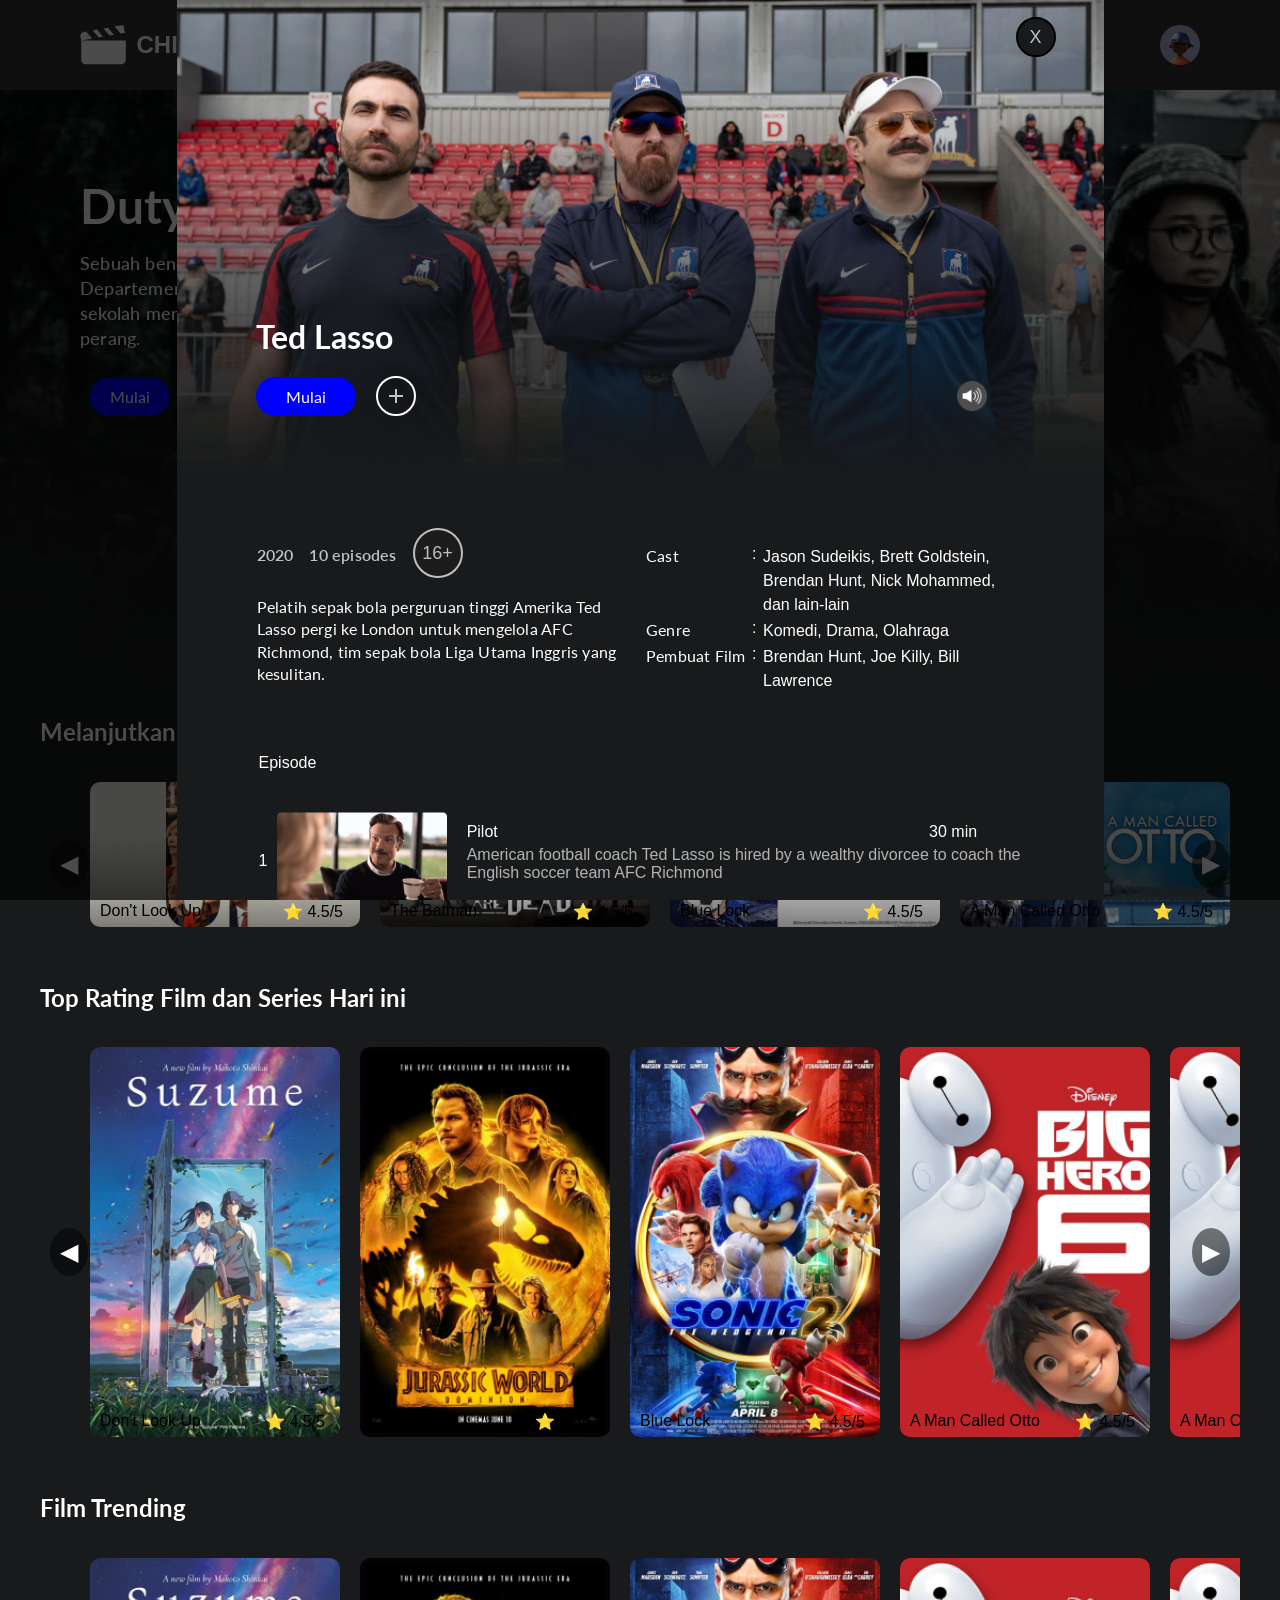
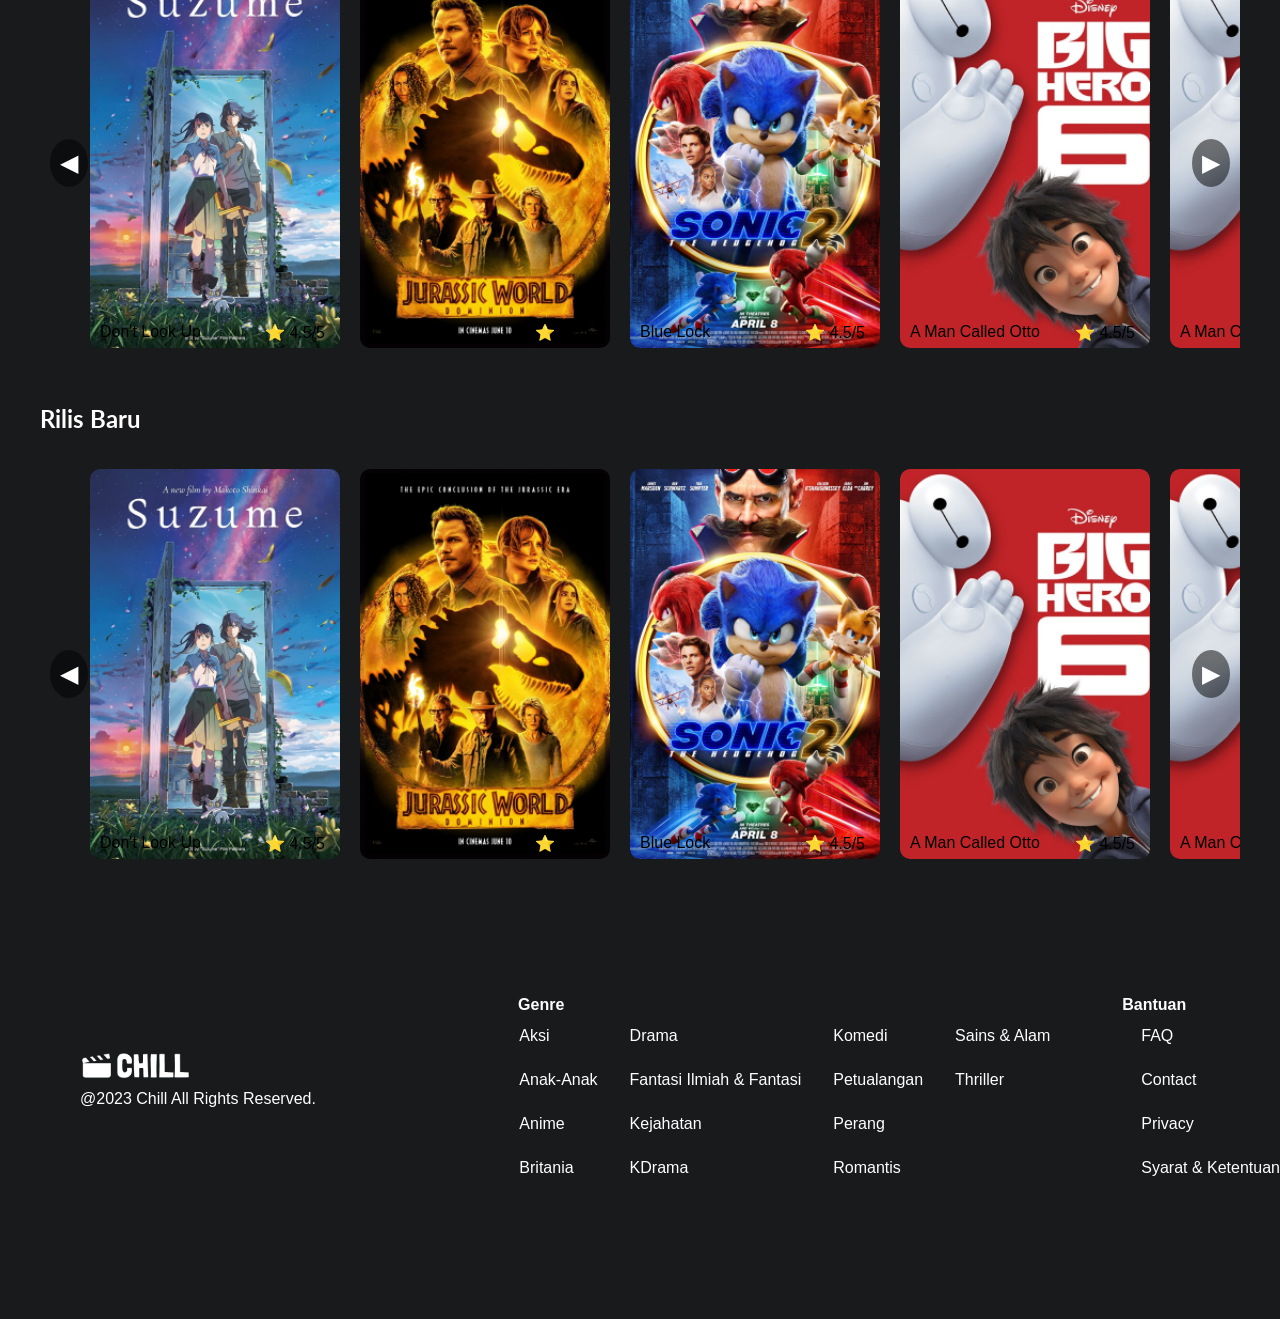
==== commit c7db9fd8: "JS for open close pup up detail" ====
--- a/5_genre_pop_up.html
+++ b/5_genre_pop_up.html
@@ -15,23 +15,21 @@
     <script src="2_2_beranda.js"></script>
     <script src="Test/carousel.js"></script>
     <script src="4_Halaman_Series_Genre.js"></script>
-    <script src="5_genre_pop_up.css"></script>
+    <script src="5_genre_pop_up.js"></script>
 </head>
 
 <body>
     <div class="background">
 
-        <div class="outer-container">
-
-        
-
+        <div id="outer-container" class="outer-container">
         <div class="appear_detail">
             <img class="tedlasso" src="assets/img/ted_laso.png">
             <div class="container-bottom">
                 <div class="close">
-                    <button>
-                        X
-                    </button>
+                    <button onclick="closePopup()">X</button>
+
+                    
+
                 </div>
                 <div class="tittle">Ted Lasso</div>
                 <div class="action-buttons-pop-up">
@@ -264,7 +262,7 @@
             <div class="carousel-track-container">
                 <ul class="carousel-track">
                     <li class="carousel-slide current-slide">
-                        <img class="img1" src="assets/1-DontLookUp.png" alt="Don't Look Up">
+                        <img class="img1" src="assets/1-DontLookUp.png" alt="Don't Look Up" onclick="openPopup()">
                         <div class="rating-content">
                             <p>Don't Look Up</p>
                             <p>⭐ 4.5/5</p>
--- a/5_genre_pop_up.css
+++ b/5_genre_pop_up.css
@@ -138,7 +138,6 @@
 
 .info-table {
     margin-top: 20px;
-    background-color: #1c1c1c;
     /* Dark background */
     color: #ffffff;
     /* White text color */
